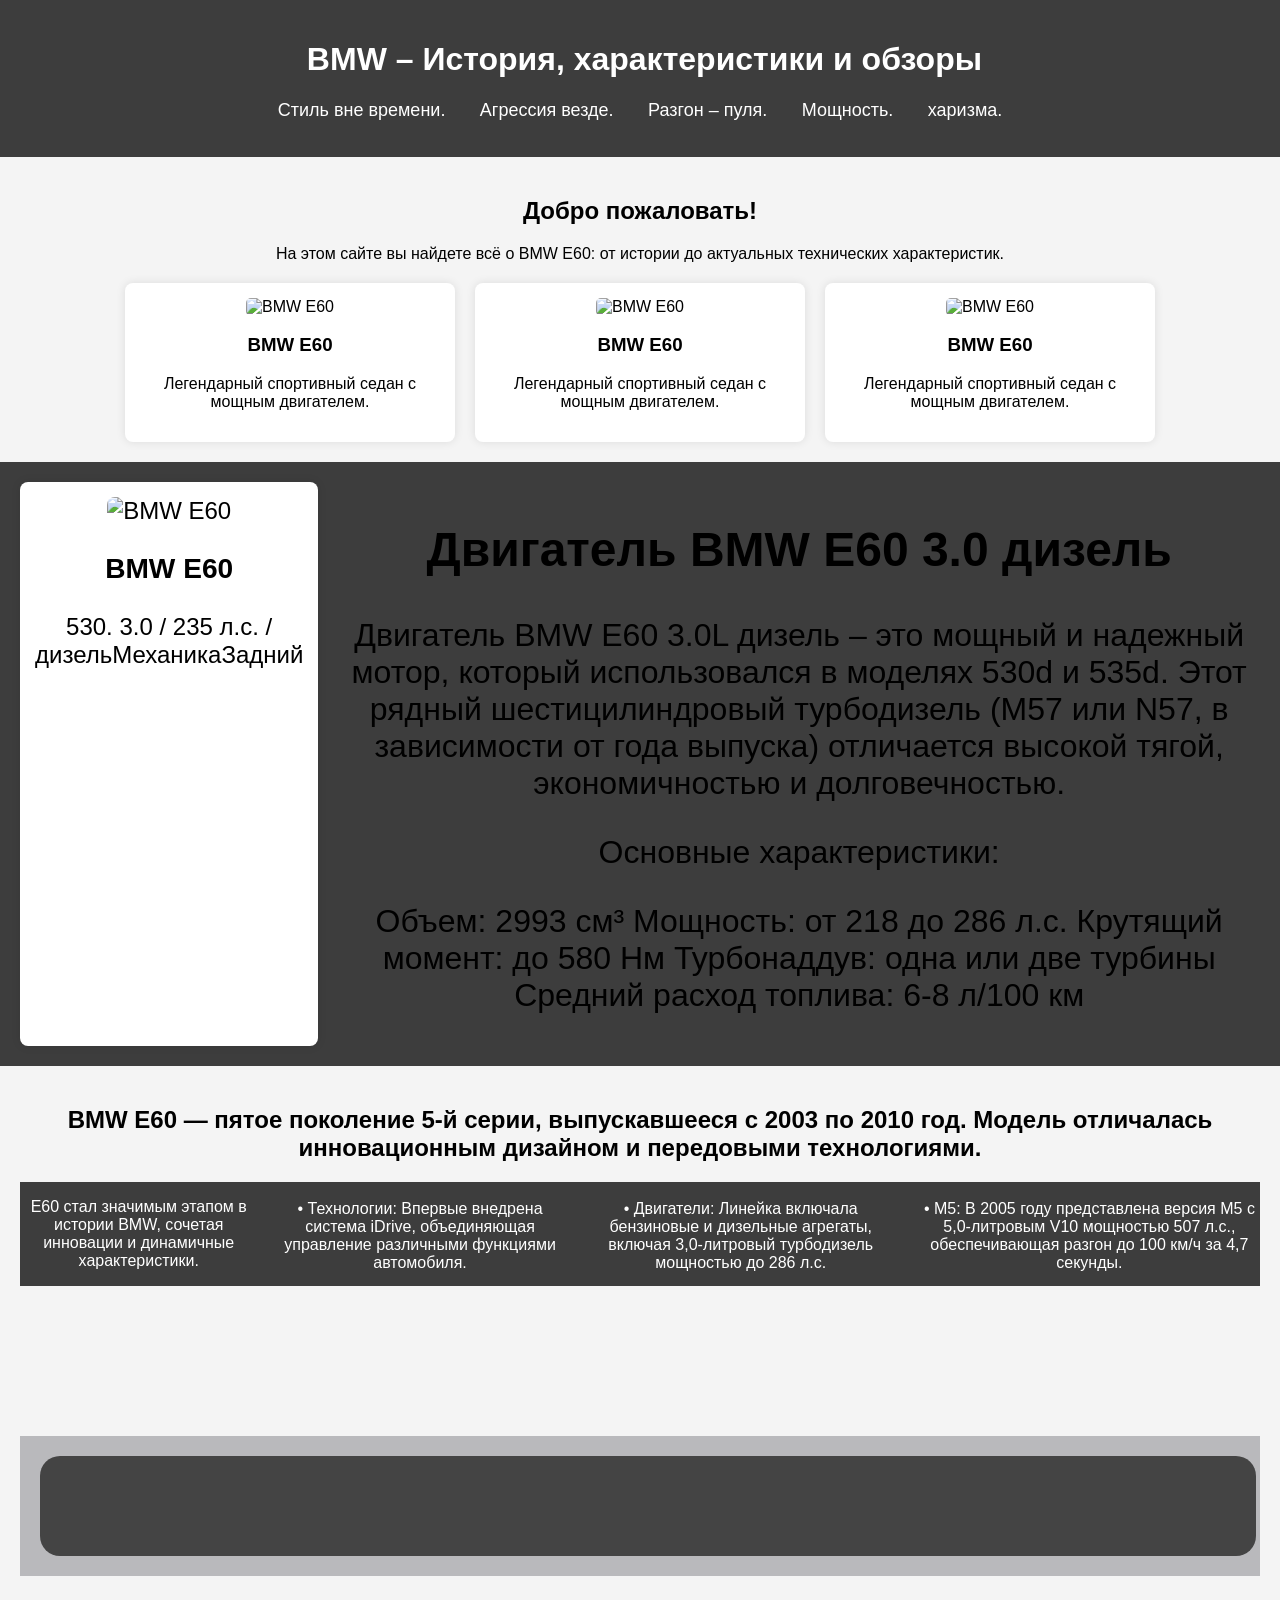
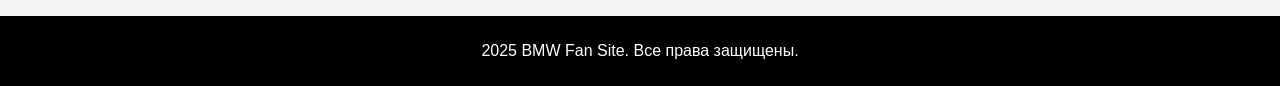
==== index.html @ 3e7911e0 "Rename myPro.html to index.html" ====
<!DOCTYPE html>
    <html lang="ru">
    <head>
        <meta charset="UTF-8">
        <meta name="viewport" content="width=device-width, initial-scale=1.0">
        <title>BMW – Всё о легендарном бренде</title>
        <link rel="stylesheet" href="myPro.css">
    </head>
    <body>

        <header>

            <h1><img class="logo" src="/carsIMG/BMW_logo_(gray).svg.png" alt="">
                BMW – История, характеристики и обзоры</h1>
            <nav>
                <ul>
                    <li><a href="myPro.html">Стиль вне времени.</a></li>
                    <li><a href="#">Агрессия везде.</a></li>
                    <li><a href="#">Разгон – пуля.</a></li>
                    <li><a href="#">Мощность.</a></li>
                    <li><a href="#">харизма.</a></li>
                </ul>
            </nav>
        </header>

        <main>
            <section class="welcome">
                <h2>Добро пожаловать!</h2>
                <p>На этом сайте вы найдете всё о BMW E60: от истории до актуальных технических характеристик.</p>
            </section>

            <section class="models">
            
                <div class="car">
                    <img src="/carsIMG/BMW 5 Series E60 M.jpg" alt="BMW E60">
                    <h3>BMW E60</h3>
                    <p>Легендарный спортивный седан с мощным двигателем.</p>
                    </div>
                    <div class="car">
                    <img src="/carsIMG/Unknown.jpg" alt="BMW E60">
                    <h3>BMW E60</h3>
                    <p>Легендарный спортивный седан с мощным двигателем.</p>
                </div>
                <div class="car">
                    <img src="/carsIMG/BMW  E60 M5.jpg" alt="BMW E60">
                    <h3>BMW E60</h3>
                    <p>Легендарный спортивный седан с мощным двигателем.</p>
                </div>
            </section>
        </main>
        <main class="harakteristiky">
        <div class="harak">
        <img src="/carsIMG/Eventuri Carbon Plenum BMW E60 M5 S85.jpg" class="hark" alt="BMW E60">
                    <h3>BMW E60</h3>
                    <p>530. 3.0 / 235 л.с. / дизельМеханикаЗадний</p>
                    </div>
                    <div class="engine-info">
                        <h2>Двигатель BMW E60 3.0 дизель</h2>
                        <p>
                            Двигатель BMW E60 3.0L дизель – это мощный и надежный мотор, который использовался в моделях 530d и 535d. 
                            Этот рядный шестицилиндровый турбодизель (M57 или N57, в зависимости от года выпуска) отличается высокой тягой, 
                            экономичностью и долговечностью.  
                        </p>
                        <p>
                            Основные характеристики:
                            <p>
                                Объем: 2993 см³
                            Мощность: от 218 до 286 л.с.
                                Крутящий момент: до 580 Нм
                                Турбонаддув: одна или две турбины
                                Средний расход топлива: 6-8 л/100 км
                        </p>
                        </p>
                    </div>
    </main>
    <main class="history">
        <section class="history1">
            
                <h1> BMW E60 — пятое поколение 5-й серии, выпускавшееся с 2003 по 2010 год. Модель отличалась инновационным дизайном и передовыми технологиями.
    </h1>
    <div class="ww1">
        <p> E60 стал значимым этапом в истории BMW, сочетая инновации и динамичные характеристики.</p>
        <div class="ww2"><br>•	Технологии: Впервые внедрена система iDrive, объединяющая управление различными функциями автомобиля.</div>
        <div class="ww3"><br> •	Двигатели: Линейка включала бензиновые и дизельные агрегаты, включая 3,0-литровый турбодизель мощностью до 286 л.с.</div>
        <div class="ww4"><br> •	M5: В 2005 году представлена версия M5 с 5,0-литровым V10 мощностью 507 л.с., обеспечивающая разгон до 100 км/ч за 4,7 секунды.</div>
        </div>
        </section>
        <main class="loading">
        <section class="loading1">
            <div class="road">
                <img src="/carsIMG/erasebg-transformed.png" alt="BMW E60" class="cars">
            </div>
        </section>
        </main>
        
    </div>
    </main>

        <footer>
            <p> 2025 BMW Fan Site. Все права защищены.</p>
        </footer>

    </body>
    </html>
---- myPro.css ----
body {
    font-family: Arial, sans-serif;
    margin: 0;
    padding: 0;
    background-color: #f4f4f4;
    font-family: 'Roboto', Arial, sans-serif;
}

header {
    background-color: rgb(61, 61, 61);

    color: #fff;
    text-align: center;
    padding: 20px;
}
.logo{
    width: 40px;
    margin-top: -5px;
    margin-bottom: -9px;
}

nav ul {
    list-style: none;
    padding: 0;
}

nav ul li {
    display: inline;
    margin: 0 15px;
}

nav ul li a {
    color: #fff;
    text-decoration: none;
    font-size: 18px;
}

main {
    padding: 20px;
    text-align: center;
}

.models {
   
    justify-content: center;
    gap: 20px;
    margin-top: 20px;
    display: flex;
    justify-items: center;
}

.car {
    background: #fff;
    padding: 15px;
    border-radius: 8px;
    box-shadow: 0 0 10px rgba(0, 0, 0, 0.1);
    width: 300px;
   

   
}

.car img {
    max-width: 100%;
    border-radius: 5px;
}

.harakteristiky{
    background-color: rgb(61, 61, 61);
    
}
.harak{
    background: #fff;
    padding: 15px;
    border-radius: 8px;
    box-shadow: 0 0 10px rgba(0, 0, 0, 0.1);
    width: 300px;
    max-width: 100%;
    font-size: 150%;
}
.hark{
    width: 290px;
    border-radius: 8px;
}

.motor{
    justify-content: center;
    font-size: 25px;
    text-align: center;
}
.harakteristiky {
    display: flex;
    justify-content: center;
    gap: 20px;
    padding: 20px;
    
}

.engine-info{
    font-size: 200%;
}


.ww1{
    justify-content: center;
    gap: 20px;
    margin-top: 20px;
    display: flex;
    justify-items: center;
    background-color: rgb(61, 61, 61);
    color: #ffffff;
}
.loading{
    margin-top: 150px;
    width: auto;
    background-color: rgb(185, 185, 188);


}
.road {
    position: relative;
    width: 95vw;
    height: 100px;
    max-width: 1670px;
    background: #444;
    border-radius: 20px;
    overflow: hidden;
  
}
.cars {
    position: absolute;
    bottom: 10px;
    width: 300px;
    animation: drive 4s linear infinite alternate;
    top: -80px;
}
@keyframes drive {
    0% { left: 0; transform: scaleX(1); }
    100% { left: calc(100vw - 140px); transform: scaleX(1); }
}
footer {
    background-color: #000;
    color: white;
    text-align: center;
    padding: 10px;
    margin-top: 20px;
}
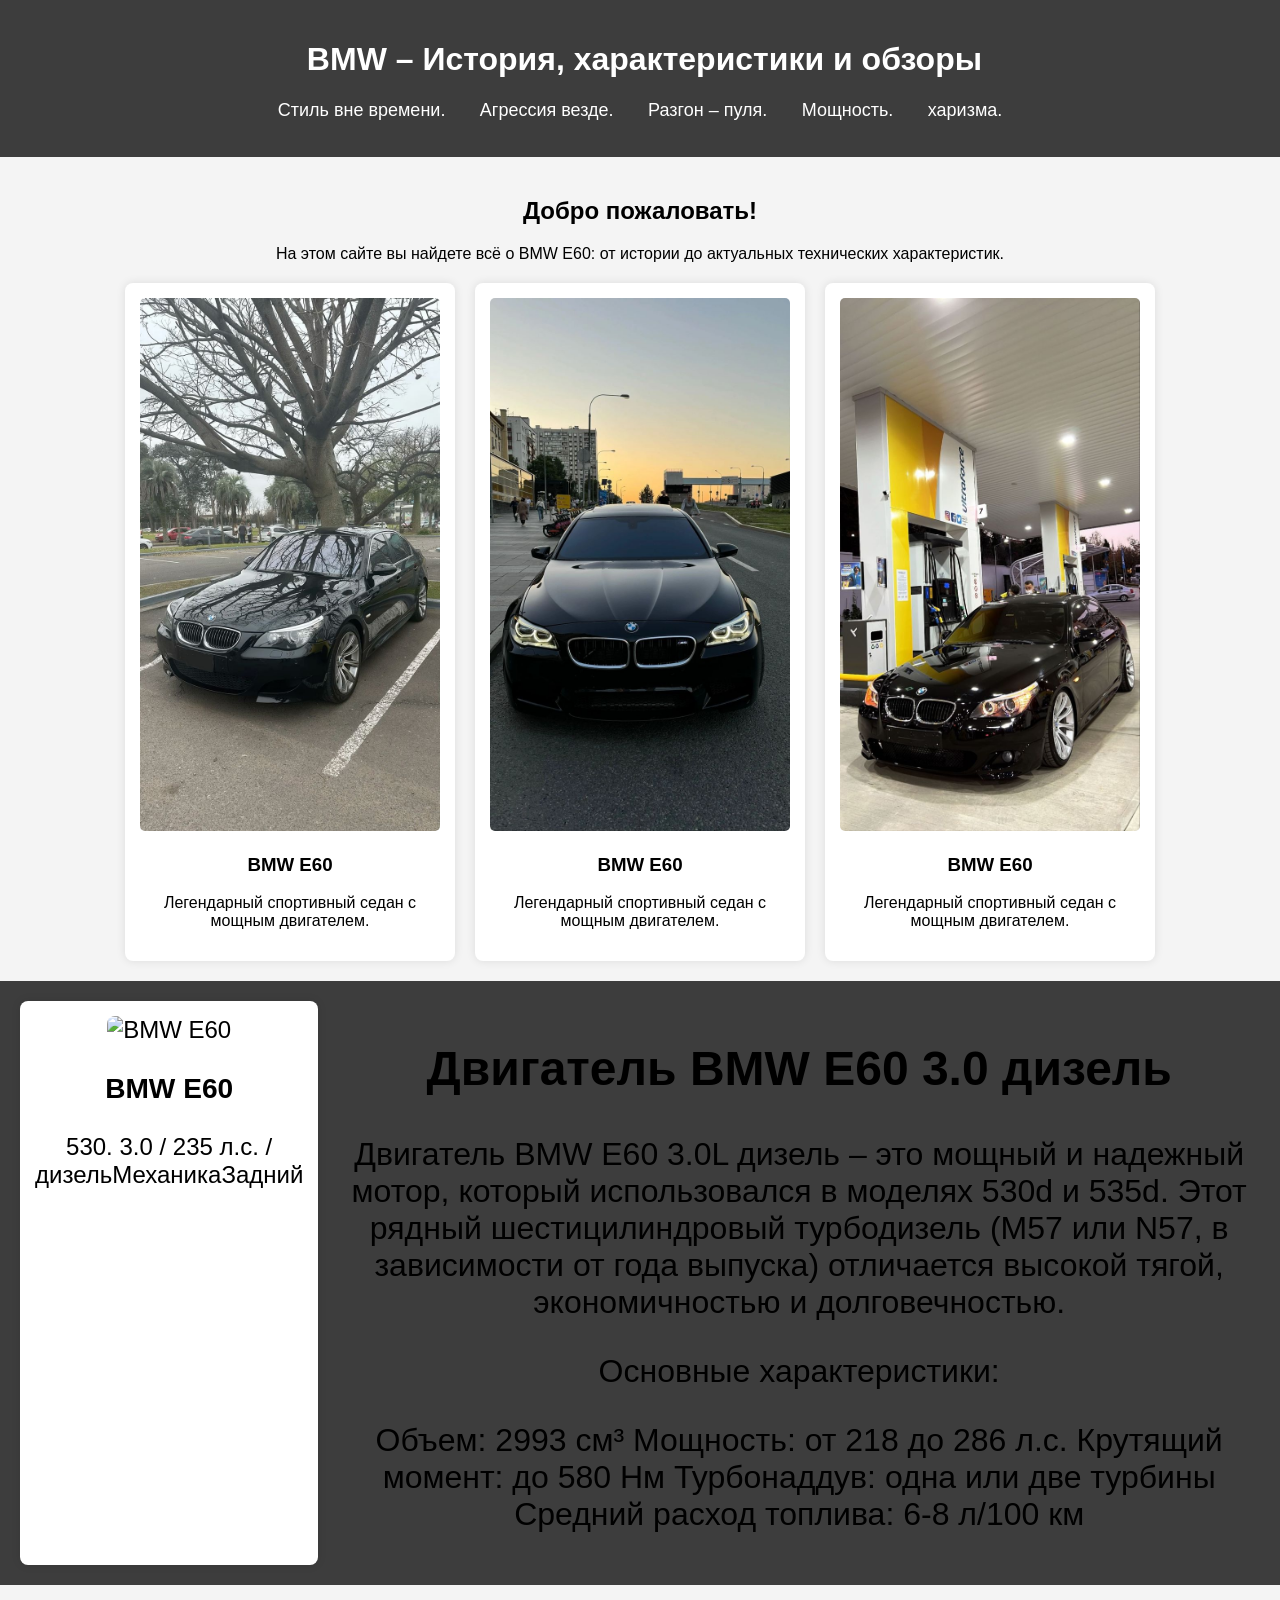
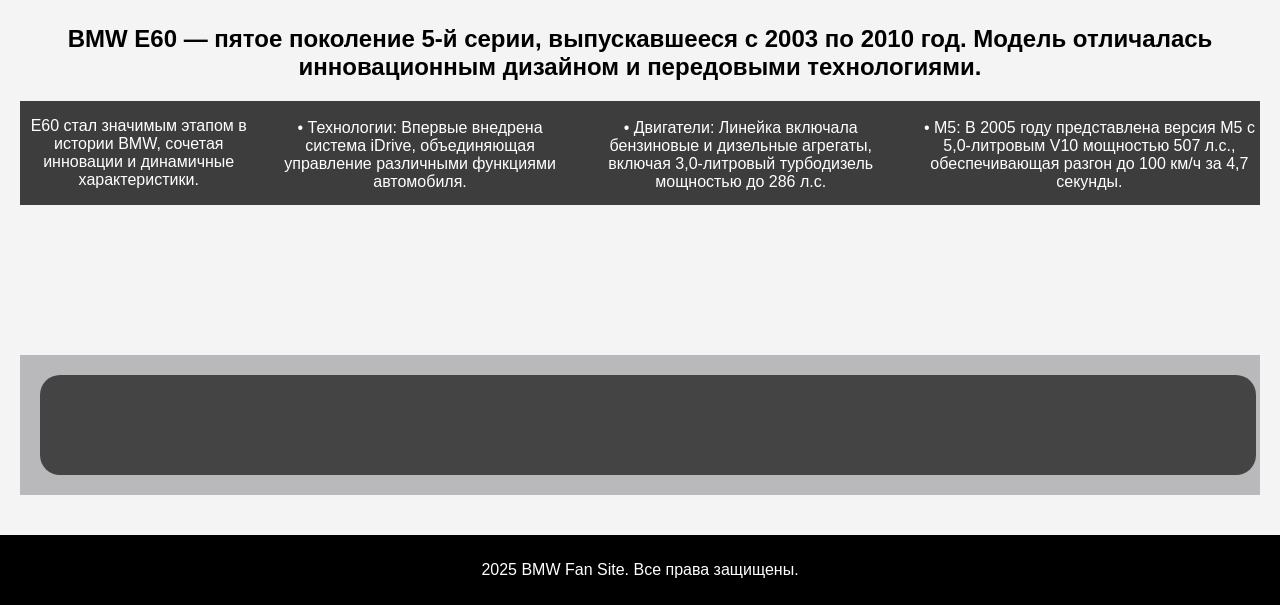
==== commit bdf25010: "Update index.html" ====
--- a/index.html
+++ b/index.html
@@ -32,17 +32,17 @@
             <section class="models">
             
                 <div class="car">
-                    <img src="/carsIMG/BMW 5 Series E60 M.jpg" alt="BMW E60">
+                    <img src="BMW 5 Series E60 M.jpg" alt="BMW E60">
                     <h3>BMW E60</h3>
                     <p>Легендарный спортивный седан с мощным двигателем.</p>
                     </div>
                     <div class="car">
-                    <img src="/carsIMG/Unknown.jpg" alt="BMW E60">
+                    <img src="Unknown.jpg" alt="BMW E60">
                     <h3>BMW E60</h3>
                     <p>Легендарный спортивный седан с мощным двигателем.</p>
                 </div>
                 <div class="car">
-                    <img src="/carsIMG/BMW  E60 M5.jpg" alt="BMW E60">
+                    <img src="BMW  E60 M5.jpg" alt="BMW E60">
                     <h3>BMW E60</h3>
                     <p>Легендарный спортивный седан с мощным двигателем.</p>
                 </div>
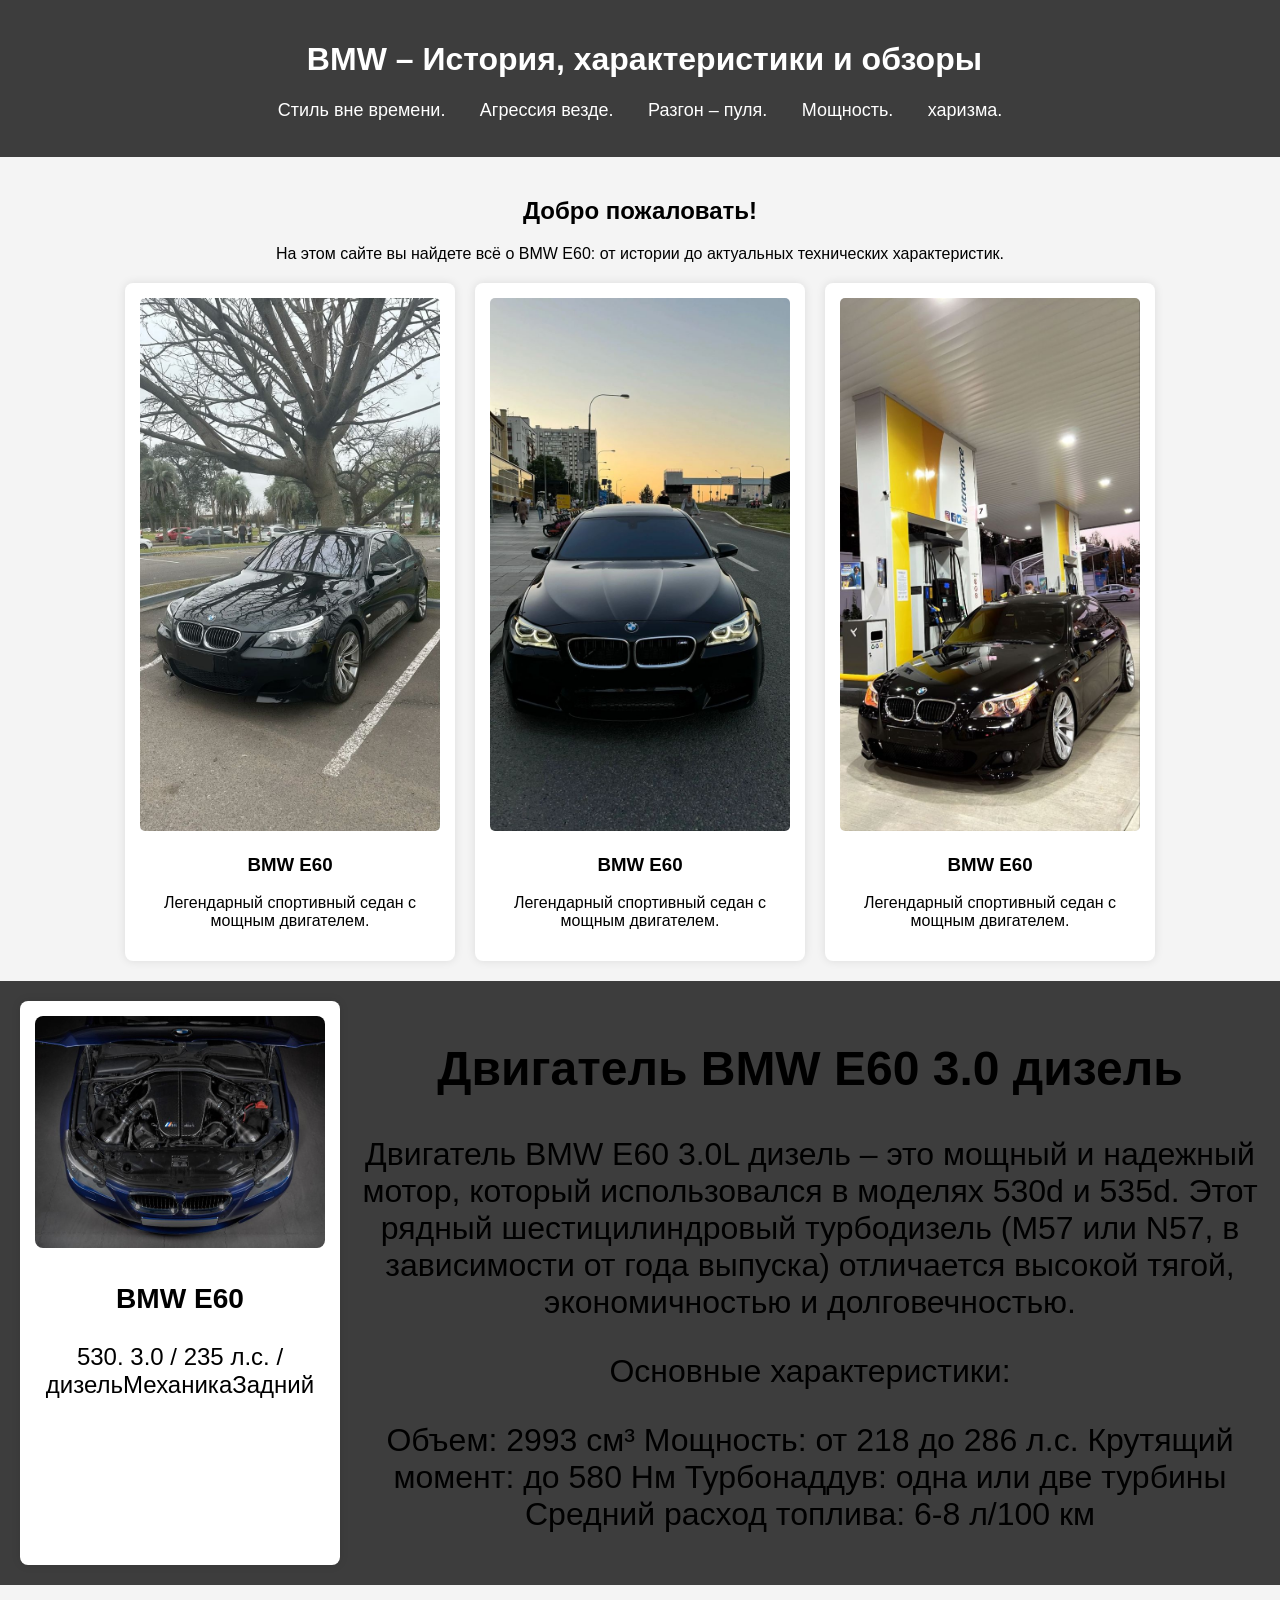
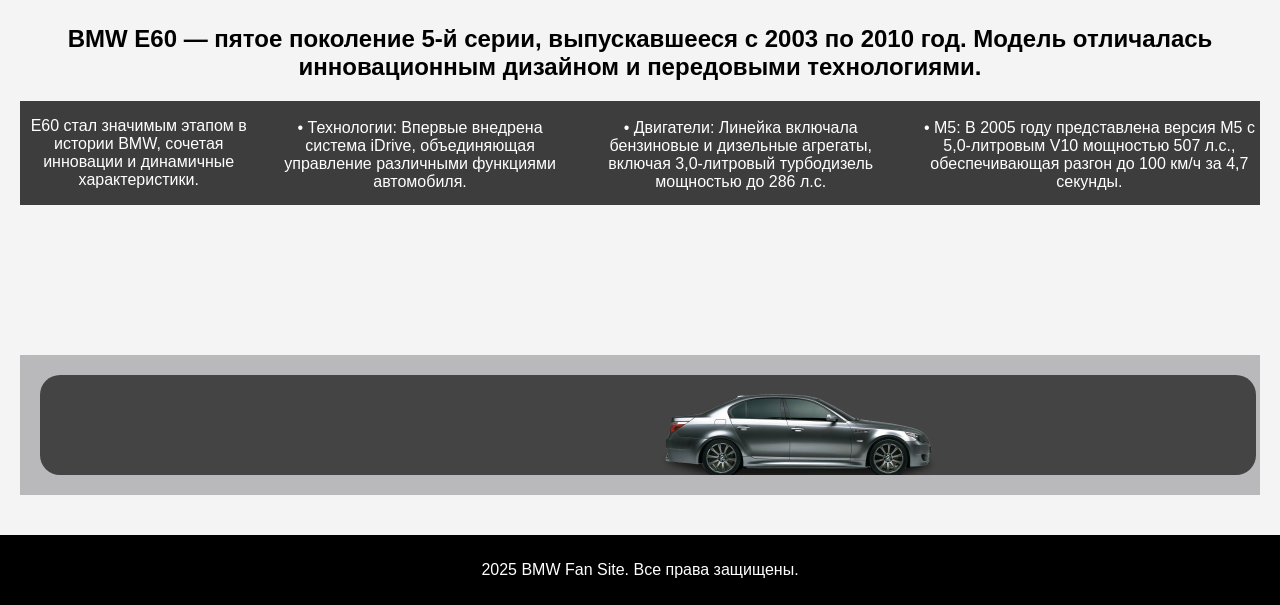
==== commit 60bafa97: "Update index.html" ====
--- a/index.html
+++ b/index.html
@@ -10,7 +10,7 @@
 
         <header>
 
-            <h1><img class="logo" src="/carsIMG/BMW_logo_(gray).svg.png" alt="">
+            <h1><img class="logo" src="BMW_logo_(gray).svg.png" alt="">
                 BMW – История, характеристики и обзоры</h1>
             <nav>
                 <ul>
@@ -50,7 +50,7 @@
         </main>
         <main class="harakteristiky">
         <div class="harak">
-        <img src="/carsIMG/Eventuri Carbon Plenum BMW E60 M5 S85.jpg" class="hark" alt="BMW E60">
+        <img src="Eventuri Carbon Plenum BMW E60 M5 S85.jpg" class="hark" alt="BMW E60">
                     <h3>BMW E60</h3>
                     <p>530. 3.0 / 235 л.с. / дизельМеханикаЗадний</p>
                     </div>
@@ -88,7 +88,7 @@
         <main class="loading">
         <section class="loading1">
             <div class="road">
-                <img src="/carsIMG/erasebg-transformed.png" alt="BMW E60" class="cars">
+                <img src="erasebg-transformed.png" alt="BMW E60" class="cars">
             </div>
         </section>
         </main>
